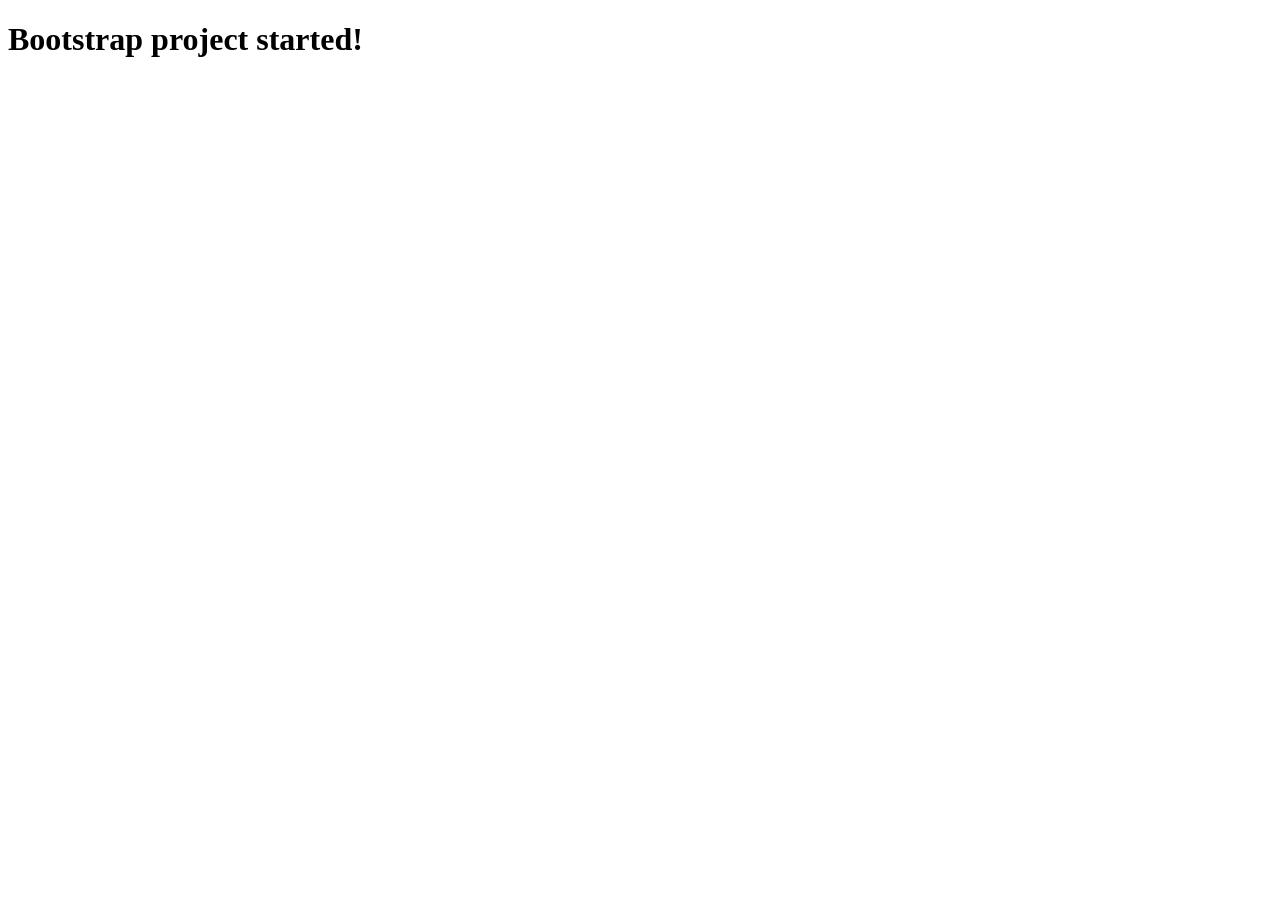
==== index.html @ cce3cb18 "initial index.html added" ====
<!DOCTYPE html>
<html lang="en">
<head>
    <meta charset="UTF-8">
    <meta name="viewport" content="width=device-width, initial-scale=1.0">
    <title>Boostrap project 1</title>
</head>
<body>
    <h1>Bootstrap project started! </h1>
</body>
</html>
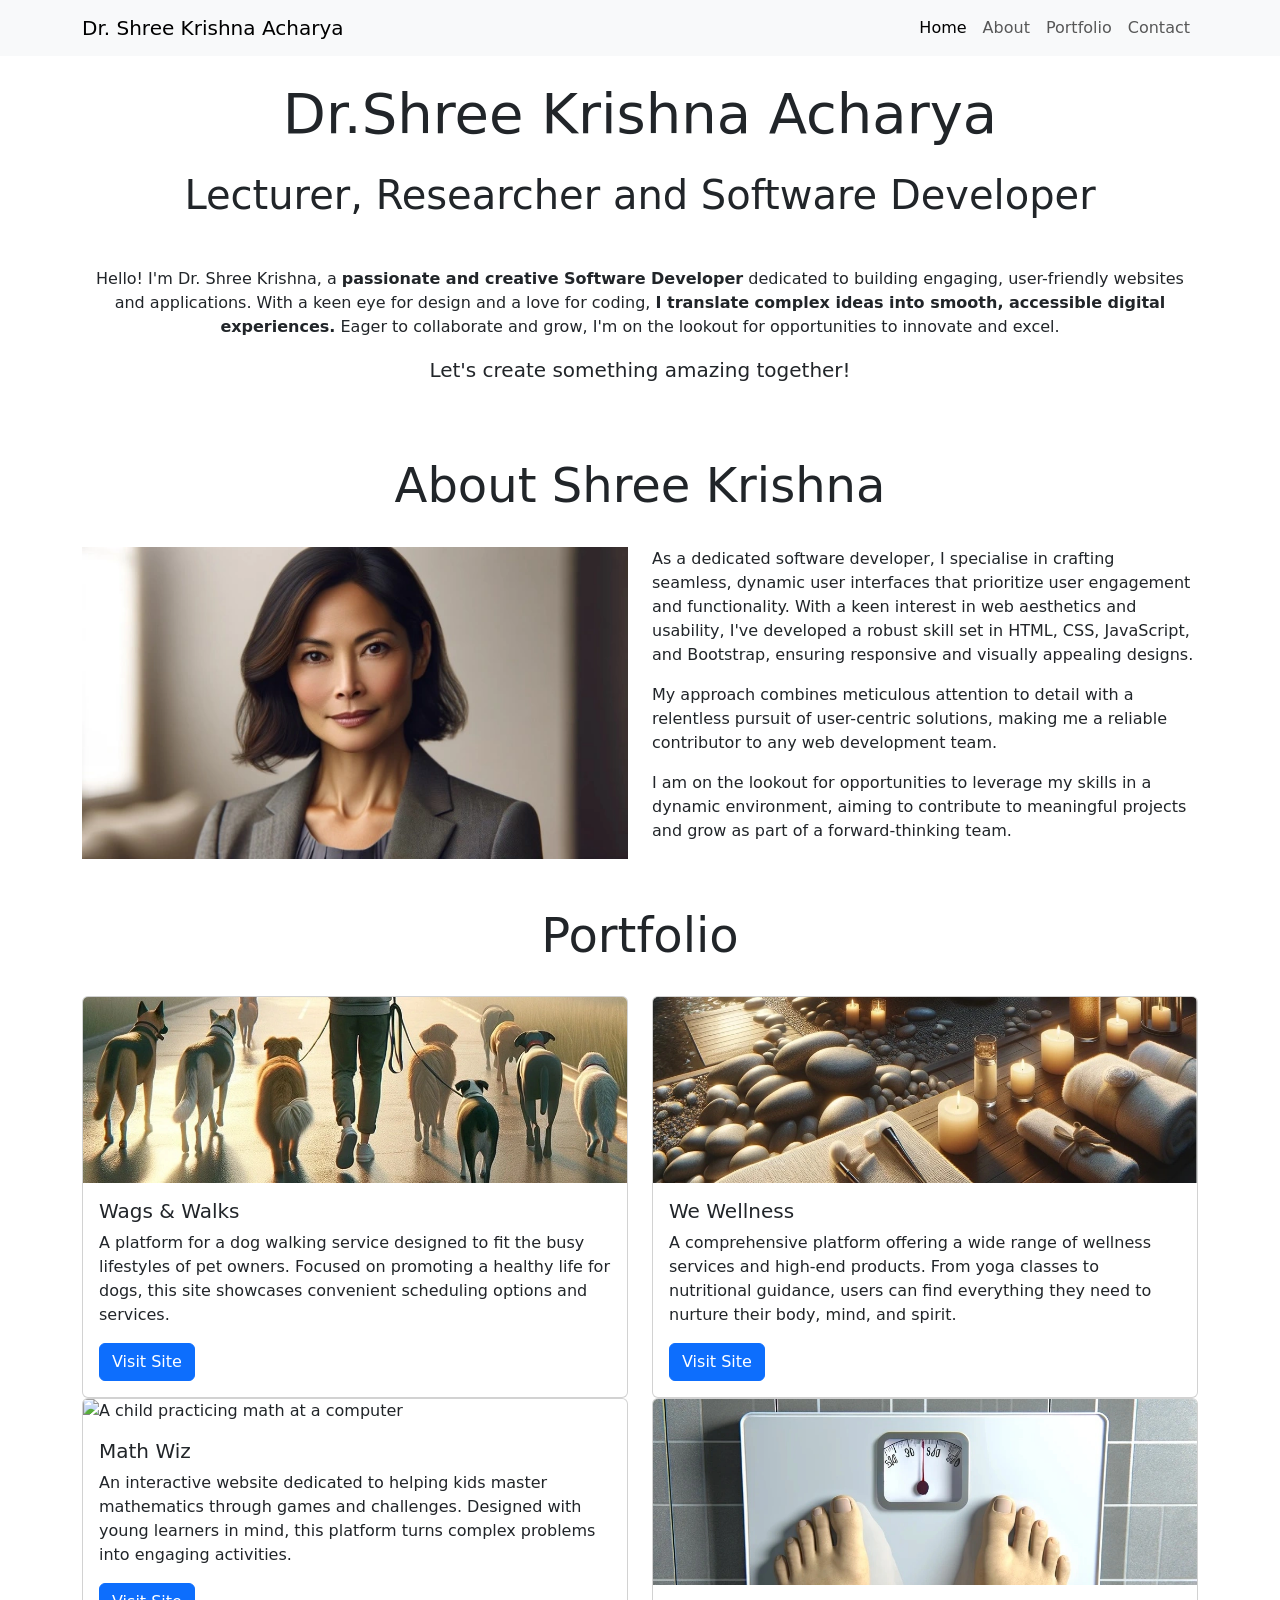
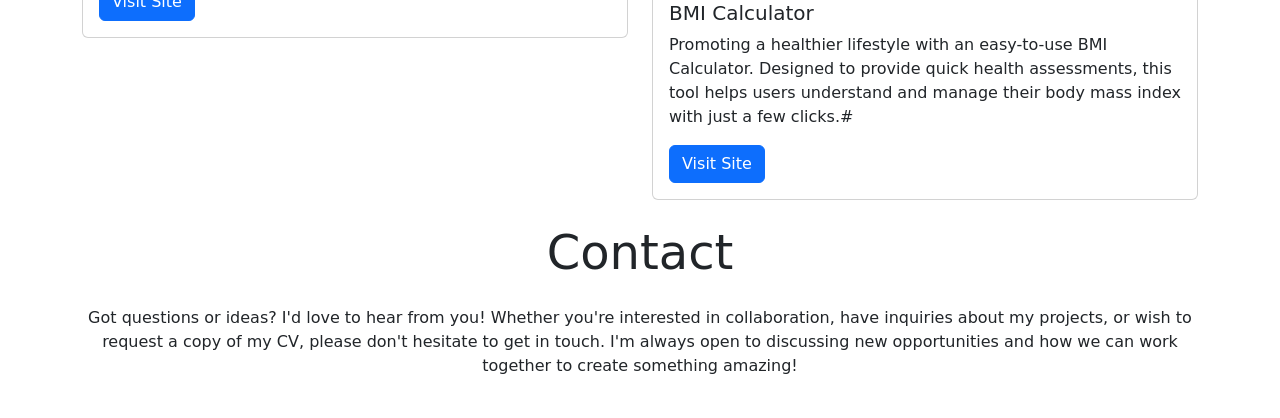
==== commit c05a0b98: "Framework Designed" ====
--- a/index.html
+++ b/index.html
@@ -1,11 +1,225 @@
-<!DOCTYPE html>
+<!doctype html>
 <html lang="en">
-<head>
-    <meta charset="UTF-8">
-    <meta name="viewport" content="width=device-width, initial-scale=1.0">
+  <head>
+    <meta charset="UTF-8" />
+    <meta name="viewport" content="width=device-width, initial-scale=1.0" />
     <title>Boostrap project 1</title>
-</head>
-<body>
-    <h1>Bootstrap project started! </h1>
-</body>
-</html>+    <!--Add bootstrap CSS link here-->
+    <link
+      href="https://cdn.jsdelivr.net/npm/bootstrap@5.3.3/dist/css/bootstrap.min.css"
+      rel="stylesheet"
+      integrity="sha384-QWTKZyjpPEjISv5WaRU9OFeRpok6YctnYmDr5pNlyT2bRjXh0JMhjY6hW+ALEwIH"
+      crossorigin="anonymous"
+    />
+  </head>
+  <body>
+    <nav class="navbar navbar-expand-lg bg-body-tertiary">
+      <div class="container">
+        <a class="navbar-brand" href="index.html">Dr. Shree Krishna Acharya</a>
+        <button
+          class="navbar-toggler"
+          type="button"
+          data-bs-toggle="collapse"
+          data-bs-target="#navbarSupportedContent"
+          aria-controls="navbarSupportedContent"
+          aria-expanded="false"
+          aria-label="Toggle navigation"
+        >
+          <span class="navbar-toggler-icon"></span>
+        </button>
+        <div class="collapse navbar-collapse" id="navbarSupportedContent">
+          <ul class="navbar-nav ms-auto">
+            <li class="nav-item">
+              <a class="nav-link active" aria-current="page" href="#">Home</a>
+            </li>
+            <li class="nav-item">
+              <a class="nav-link" href="#about">About</a>
+            </li>
+            <li class="nav-item">
+              <a class="nav-link" href="#portfolio">Portfolio</a>
+            </li>
+            <li class="nav-item">
+              <a class="nav-link" href="#contact">Contact</a>
+            </li>
+          </ul>
+        </div>
+      </div>
+    </nav>
+
+    <!-- header -->
+    <header id="hero" class="container">
+      <!-- section with hero image -->
+      <section class="row">
+        <!-- text-center class used to centre all text inside column -->
+        <div class="col-12 text-center">
+          <h1 class="display-4 my-4">Dr.Shree Krishna Acharya</h1>
+          <!-- mb-5 gives extra margin spacing under subheading -->
+          <h2 class="display-6 mb-5">
+            Lecturer, Researcher and Software Developer
+          </h2>
+          <p>
+            Hello! I'm Dr. Shree Krishna, a
+            <strong>passionate and creative Software Developer</strong>
+            dedicated to building engaging, user-friendly websites and
+            applications. With a keen eye for design and a love for coding,
+            <strong
+              >I translate complex ideas into smooth, accessible digital
+              experiences.</strong
+            >
+            Eager to collaborate and grow, I'm on the lookout for opportunities
+            to innovate and excel.
+          </p>
+          <!-- mb-5 gives extra margin spacing under lead text -->
+          <p class="lead mb-5">Let's create something amazing together!</p>
+        </div>
+      </section>
+    </header>
+
+    <!-- main content -->
+    <main>
+      <!-- About section links to #about href in navbar -->
+      <section id="about" class="container">
+        <div class="row">
+          <!-- my-4 used to add top and bottom margin to heading -->
+          <div class="col-12 text-center my-4">
+            <h2 class="display-5">About Shree Krishna</h2>
+          </div>
+          <!-- mb-4 used to add margin under image -->
+          <div class="col-12 col-md-6 mb-4">
+            <!-- img-fluid class makes the image responsive to its container -->
+            <img
+              src="assets/images/mei-wong.webp"
+              class="img-fluid"
+              alt="Dr. Shree Krishna"
+            />
+          </div>
+          <!-- mb-4 used to add margin under text -->
+          <div class="col-12 col-md-6 mb-4">
+            <p>
+              As a dedicated software developer, I specialise in crafting
+              seamless, dynamic user interfaces that prioritize user engagement
+              and functionality. With a keen interest in web aesthetics and
+              usability, I've developed a robust skill set in HTML, CSS,
+              JavaScript, and Bootstrap, ensuring responsive and visually
+              appealing designs.
+            </p>
+            <p>
+              My approach combines meticulous attention to detail with a
+              relentless pursuit of user-centric solutions, making me a reliable
+              contributor to any web development team.
+            </p>
+            <p>
+              I am on the lookout for opportunities to leverage my skills in a
+              dynamic environment, aiming to contribute to meaningful projects
+              and grow as part of a forward-thinking team.
+            </p>
+          </div>
+        </div>
+      </section>
+      <!-- portfolio section starts here -->
+      <section id="portfolio" class="container">
+        <div class="row">
+          <!-- my-4 used to add top and bottom margin to heading -->
+          <div class="col-12 text-center my-4">
+            <h2 class="display-5">Portfolio</h2>
+          </div>
+          <div class="col-12 col-md-6">
+            <div class="card">
+              <img
+                src="assets/images/wags-and-walks.webp"
+                class="card-img-top"
+                alt="A man walking several dogs early in the morning"
+              />
+              <div class="card-body">
+                <h5 class="card-title">Wags & Walks</h5>
+                <p class="card-text">
+                  A platform for a dog walking service designed to fit the busy
+                  lifestyles of pet owners. Focused on promoting a healthy life
+                  for dogs, this site showcases convenient scheduling options
+                  and services.
+                </p>
+                <a href="#" class="btn btn-primary">Visit Site</a>
+              </div>
+            </div>
+          </div>
+          <div class="col-12 col-md-6">
+            <div class="card">
+              <img
+                src="assets/images/we-wellness.webp"
+                class="card-img-top"
+                alt="A spa with candles towels and natural material"
+              />
+              <div class="card-body">
+                <h5 class="card-title">We Wellness</h5>
+                <p class="card-text">
+                  A comprehensive platform offering a wide range of wellness
+                  services and high-end products. From yoga classes to
+                  nutritional guidance, users can find everything they need to
+                  nurture their body, mind, and spirit. 
+                 </p> 
+                 <a href="#" class="btn btn-primary">Visit Site</a>
+                
+              </div>
+            </div>
+          </div>
+          <div class="col-12 col-md-6">
+            <div class="card">
+              <img
+                src="assets/images/Math-wiz.webp"
+                class="card-img-top"
+                alt="A child practicing math at a computer"
+              />
+              <div class="card-body">
+                <h5 class="card-title">Math Wiz</h5>
+                <p class="card-text">
+                  An interactive website dedicated to helping kids master
+                  mathematics through games and challenges. Designed with young
+                  learners in mind, this platform turns complex problems into
+                  engaging activities.<br>
+                </p>
+                <a href="#" class="btn btn-primary">Visit Site</a>
+              </div>
+            </div>
+          </div>
+          <div class="col-12 col-md-6">
+            <div class="card">
+              <img
+                src="assets/images/bmi-calculator.webp"
+                class="card-img-top"
+                alt="Weighing scales seen from the first person view of the person standing on the scales"
+              />
+              <div class="card-body">
+                <h5 class="card-title">BMI Calculator</h5>
+                <p class="card-text">
+                  Promoting a healthier lifestyle with an easy-to-use BMI
+                  Calculator. Designed to provide quick health assessments, this
+                  tool helps users understand and manage their body mass index
+                  with just a few clicks.#<br>
+                </p>
+                <a href="#" class="btn btn-primary">Visit Site</a>
+              </div>
+            </div>
+          </div>
+        </div>
+      </section>
+    </main>
+    <footer id="contact" class="container">
+        <div class="row">
+            <div class="col-12 text-center my-4">
+            <h2 class="display-5">Contact</h2>
+            <p class="mt-4">Got questions or ideas? 
+                I'd love to hear from you! Whether you're interested in collaboration, have inquiries about my projects,
+                 or wish to request a copy of my CV, please don't hesitate to get in touch. 
+                 I'm always open to discussing new opportunities and how we can work together to create something amazing!</p>
+        </div>
+        </div>
+    </footer>
+
+    <!-- Bootstrap JS script goes at the bottom of the body element -->
+    <script
+      src="https://cdn.jsdelivr.net/npm/bootstrap@5.3.3/dist/js/bootstrap.bundle.min.js"
+      integrity="sha384-YvpcrYf0tY3lHB60NNkmXc5s9fDVZLESaAA55NDzOxhy9GkcIdslK1eN7N6jIeHz"
+      crossorigin="anonymous"
+    ></script>
+  </body>
+</html>
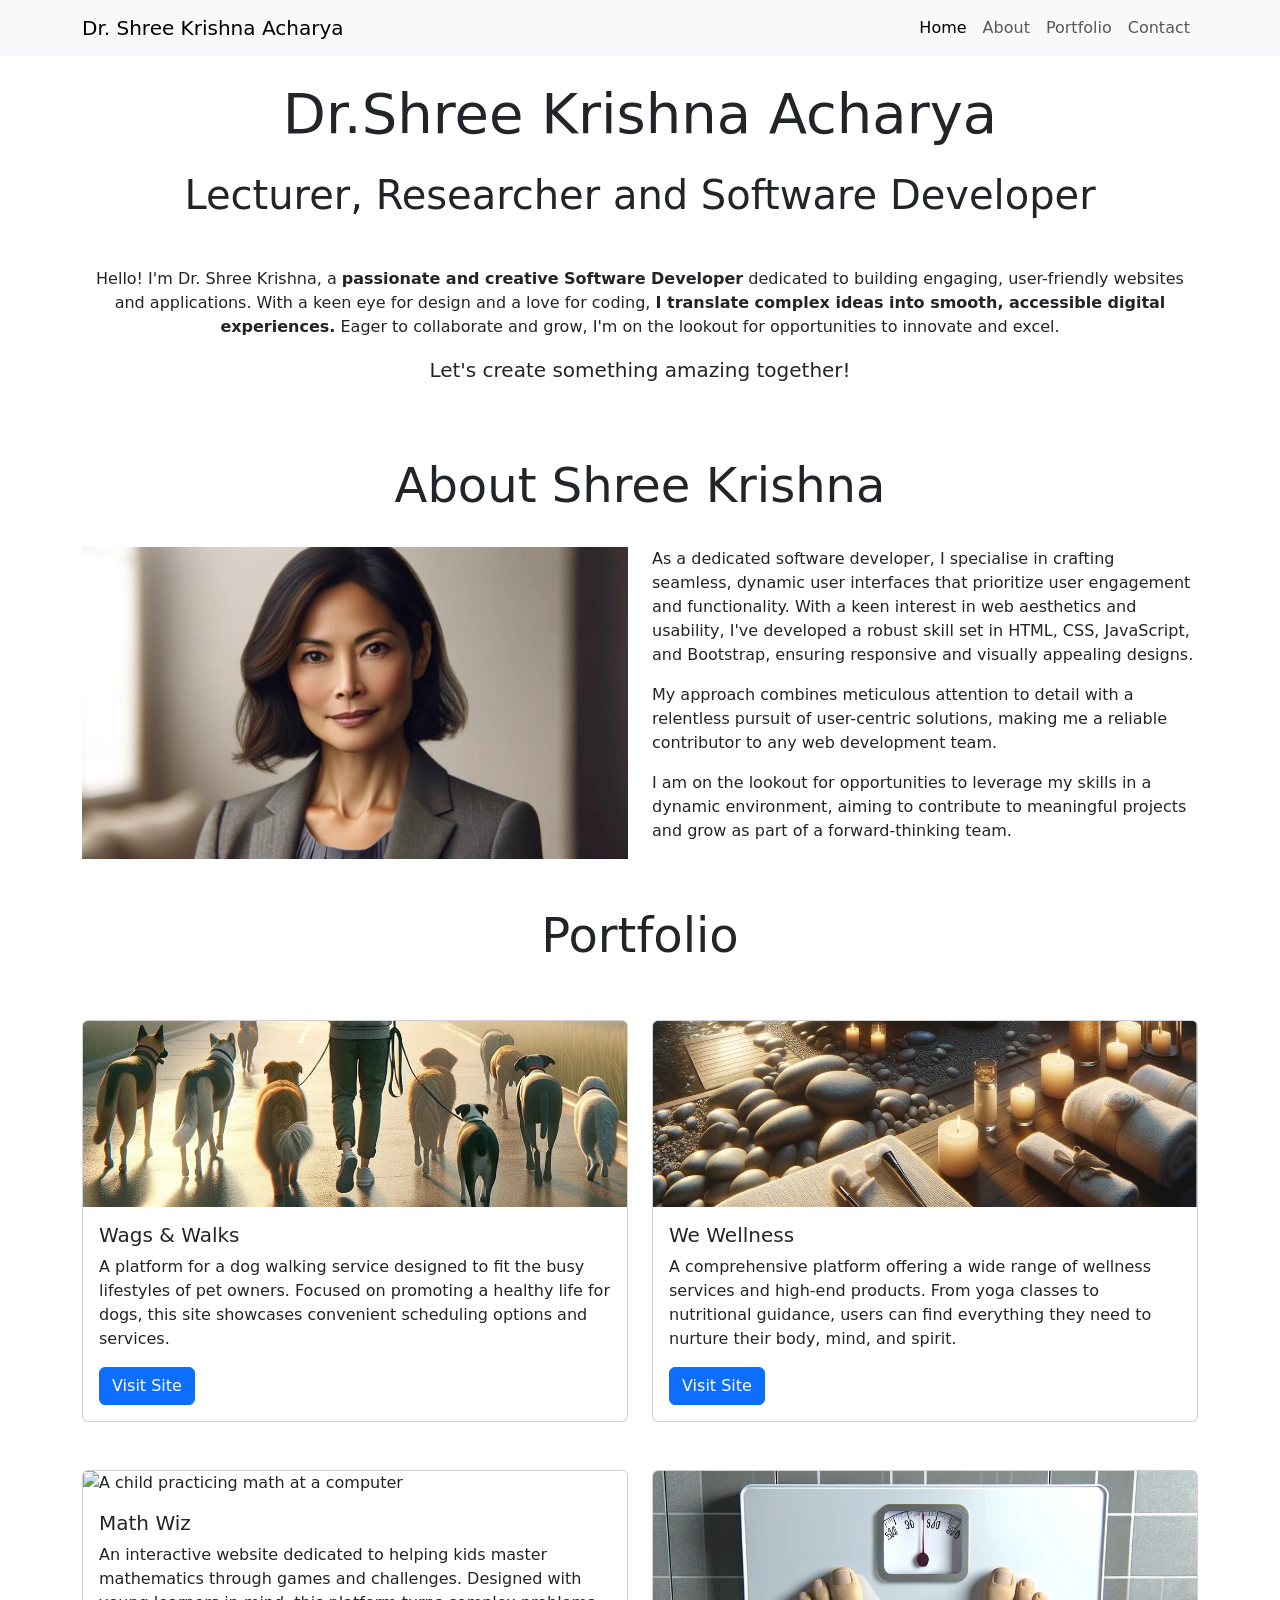
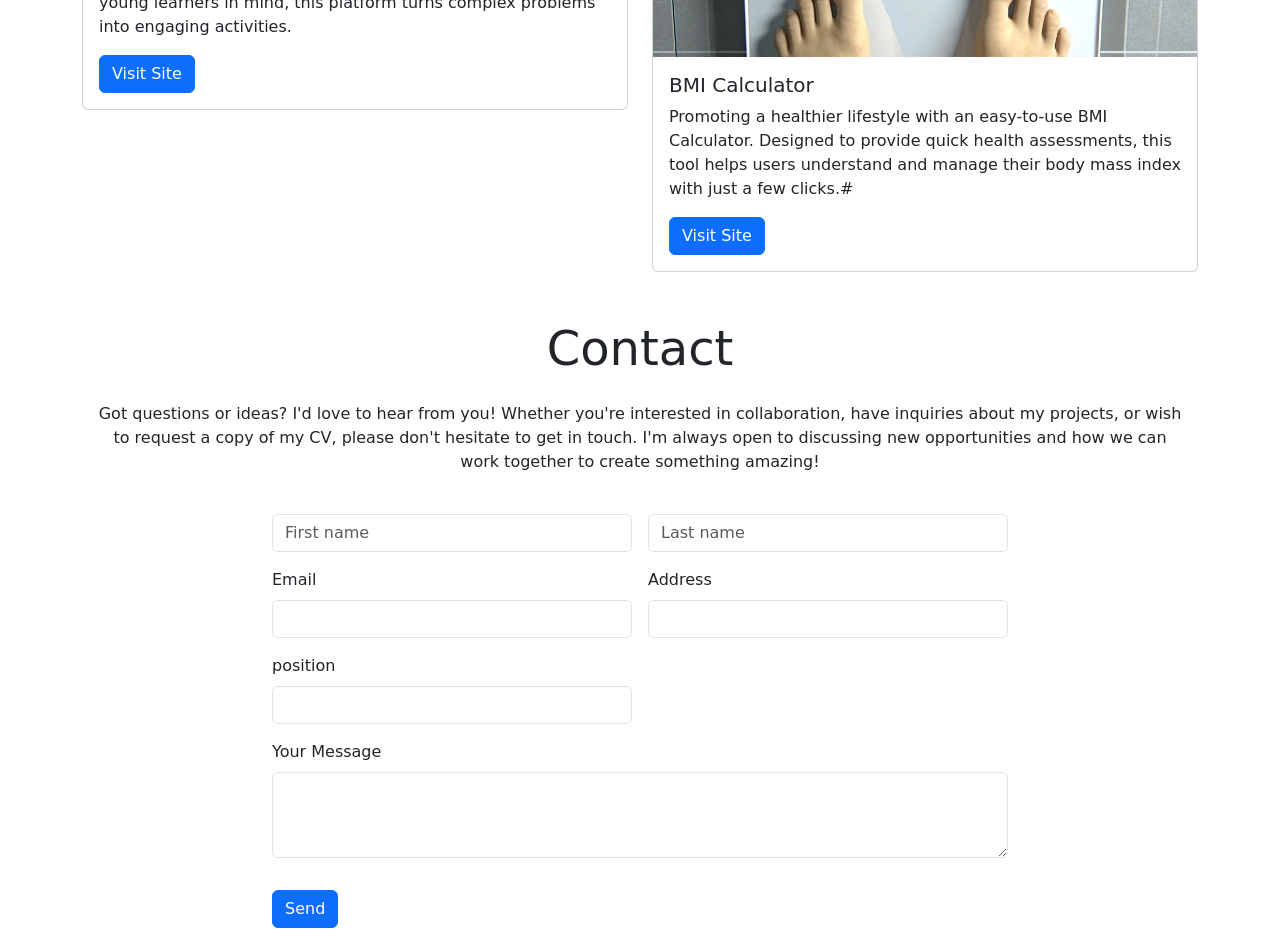
==== commit ad0020ac: "profiles are styled" ====
--- a/index.html
+++ b/index.html
@@ -70,7 +70,9 @@
             to innovate and excel.
           </p>
           <!-- mb-5 gives extra margin spacing under lead text -->
-          <p class="lead mb-5">Let's create something amazing together!</p>
+          <p class="lead mb-5">
+            <strong>Let's create something amazing together! </strong>
+          </p>
         </div>
       </section>
     </header>
@@ -123,7 +125,7 @@
           <div class="col-12 text-center my-4">
             <h2 class="display-5">Portfolio</h2>
           </div>
-          <div class="col-12 col-md-6">
+          <div class="col-12 col-md-6 my-4">
             <div class="card">
               <img
                 src="assets/images/wags-and-walks.webp"
@@ -142,7 +144,7 @@
               </div>
             </div>
           </div>
-          <div class="col-12 col-md-6">
+          <div class="col-12 col-md-6 my-4">
             <div class="card">
               <img
                 src="assets/images/we-wellness.webp"
@@ -155,14 +157,13 @@
                   A comprehensive platform offering a wide range of wellness
                   services and high-end products. From yoga classes to
                   nutritional guidance, users can find everything they need to
-                  nurture their body, mind, and spirit. 
-                 </p> 
-                 <a href="#" class="btn btn-primary">Visit Site</a>
-                
-              </div>
-            </div>
-          </div>
-          <div class="col-12 col-md-6">
+                  nurture their body, mind, and spirit.
+                </p>
+                <a href="#" class="btn btn-primary">Visit Site</a>
+              </div>
+            </div>
+          </div>
+          <div class="col-12 col-md-6 my-4">
             <div class="card">
               <img
                 src="assets/images/Math-wiz.webp"
@@ -175,13 +176,13 @@
                   An interactive website dedicated to helping kids master
                   mathematics through games and challenges. Designed with young
                   learners in mind, this platform turns complex problems into
-                  engaging activities.<br>
-                </p>
-                <a href="#" class="btn btn-primary">Visit Site</a>
-              </div>
-            </div>
-          </div>
-          <div class="col-12 col-md-6">
+                  engaging activities.<br />
+                </p>
+                <a href="#" class="btn btn-primary">Visit Site</a>
+              </div>
+            </div>
+          </div>
+          <div class="col-12 col-md-6 my-4">
             <div class="card">
               <img
                 src="assets/images/bmi-calculator.webp"
@@ -194,7 +195,7 @@
                   Promoting a healthier lifestyle with an easy-to-use BMI
                   Calculator. Designed to provide quick health assessments, this
                   tool helps users understand and manage their body mass index
-                  with just a few clicks.#<br>
+                  with just a few clicks.#<br />
                 </p>
                 <a href="#" class="btn btn-primary">Visit Site</a>
               </div>
@@ -204,15 +205,67 @@
       </section>
     </main>
     <footer id="contact" class="container">
+      <div class="row justify-content-center">
         <div class="row">
-            <div class="col-12 text-center my-4">
+          <div class="col-12 text-center my-4">
             <h2 class="display-5">Contact</h2>
-            <p class="mt-4">Got questions or ideas? 
-                I'd love to hear from you! Whether you're interested in collaboration, have inquiries about my projects,
-                 or wish to request a copy of my CV, please don't hesitate to get in touch. 
-                 I'm always open to discussing new opportunities and how we can work together to create something amazing!</p>
-        </div>
-        </div>
+            <p class="mt-4">
+              Got questions or ideas? I'd love to hear from you! Whether you're
+              interested in collaboration, have inquiries about my projects, or
+              wish to request a copy of my CV, please don't hesitate to get in
+              touch. I'm always open to discussing new opportunities and how we
+              can work together to create something amazing!
+            </p>
+          </div>
+        </div>
+        <div class="col-12 col-md-10 col-lg-8 mb-4">
+          <form class="row g-3">
+            <div class="col-6">
+              <input
+                type="text"
+                class="form-control"
+                placeholder="First name"
+                aria-label="First name"
+              />
+            </div>
+            <div class="col-6">
+              <input
+                type="text"
+                id="lastname"
+                class="form-control"
+                placeholder="Last name"
+                aria-label="Last name"
+              />
+            </div>
+            <div class="col-md-6">
+              <label for="inputEmail4" class="form-label">Email</label>
+              <input type="email" class="form-control" id="inputEmail4" />
+            </div>
+
+            <div class="col-md-6">
+              <label for="inputAddress" class="form-label">Address</label>
+              <input type="text" class="form-control" id="inputAddress" />
+            </div>
+            <div class="col-md-6">
+              <label for="position" class="form-label">position</label>
+              <input type="text" id="position" class="form-control" />
+            </div>
+            <div class="mb-3">
+              <label for="exampleFormControlTextarea1" class="form-label"
+                >Your Message</label
+              >
+              <textarea
+                class="form-control"
+                id="exampleFormControlTextarea1"
+                rows="3"
+              ></textarea>
+            </div>
+            <div class="col-12">
+              <button type="submit" class="btn btn-primary">Send</button>
+            </div>
+          </form>
+        </div>
+      </div>
     </footer>
 
     <!-- Bootstrap JS script goes at the bottom of the body element -->
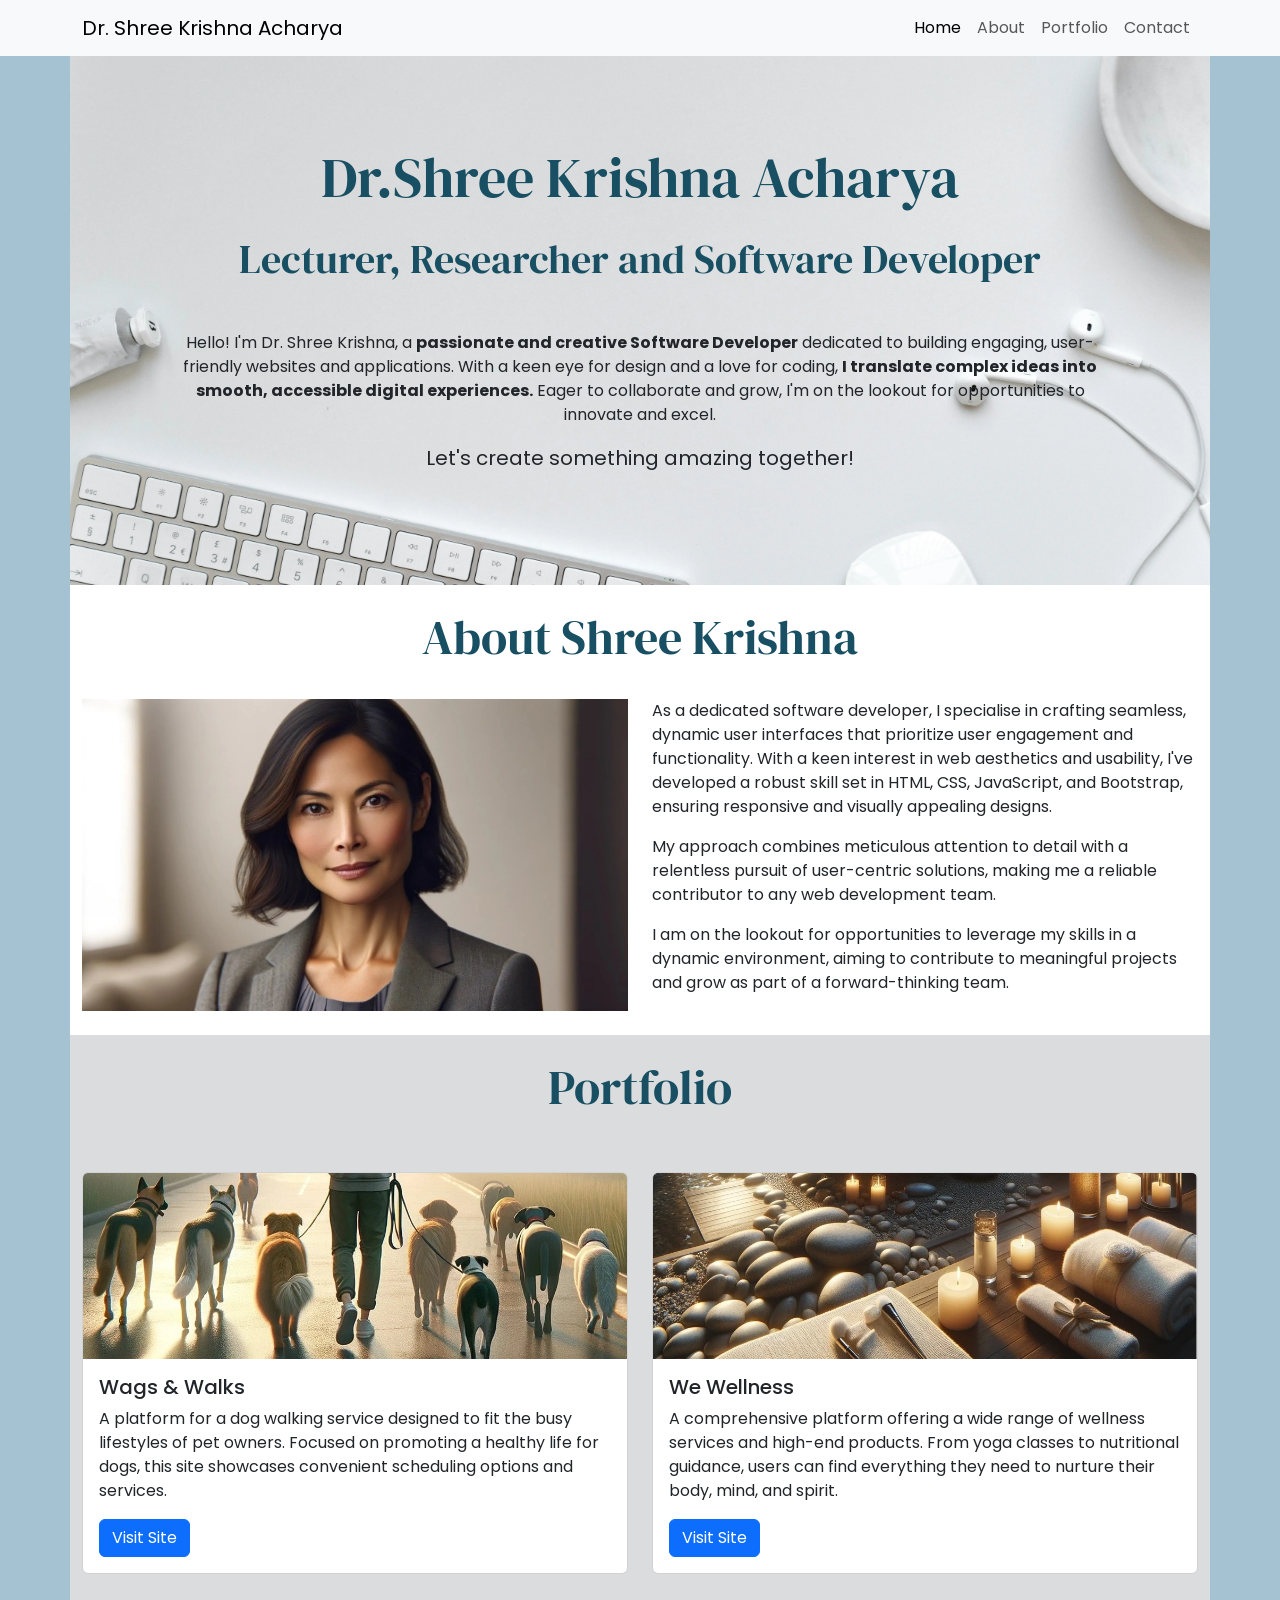
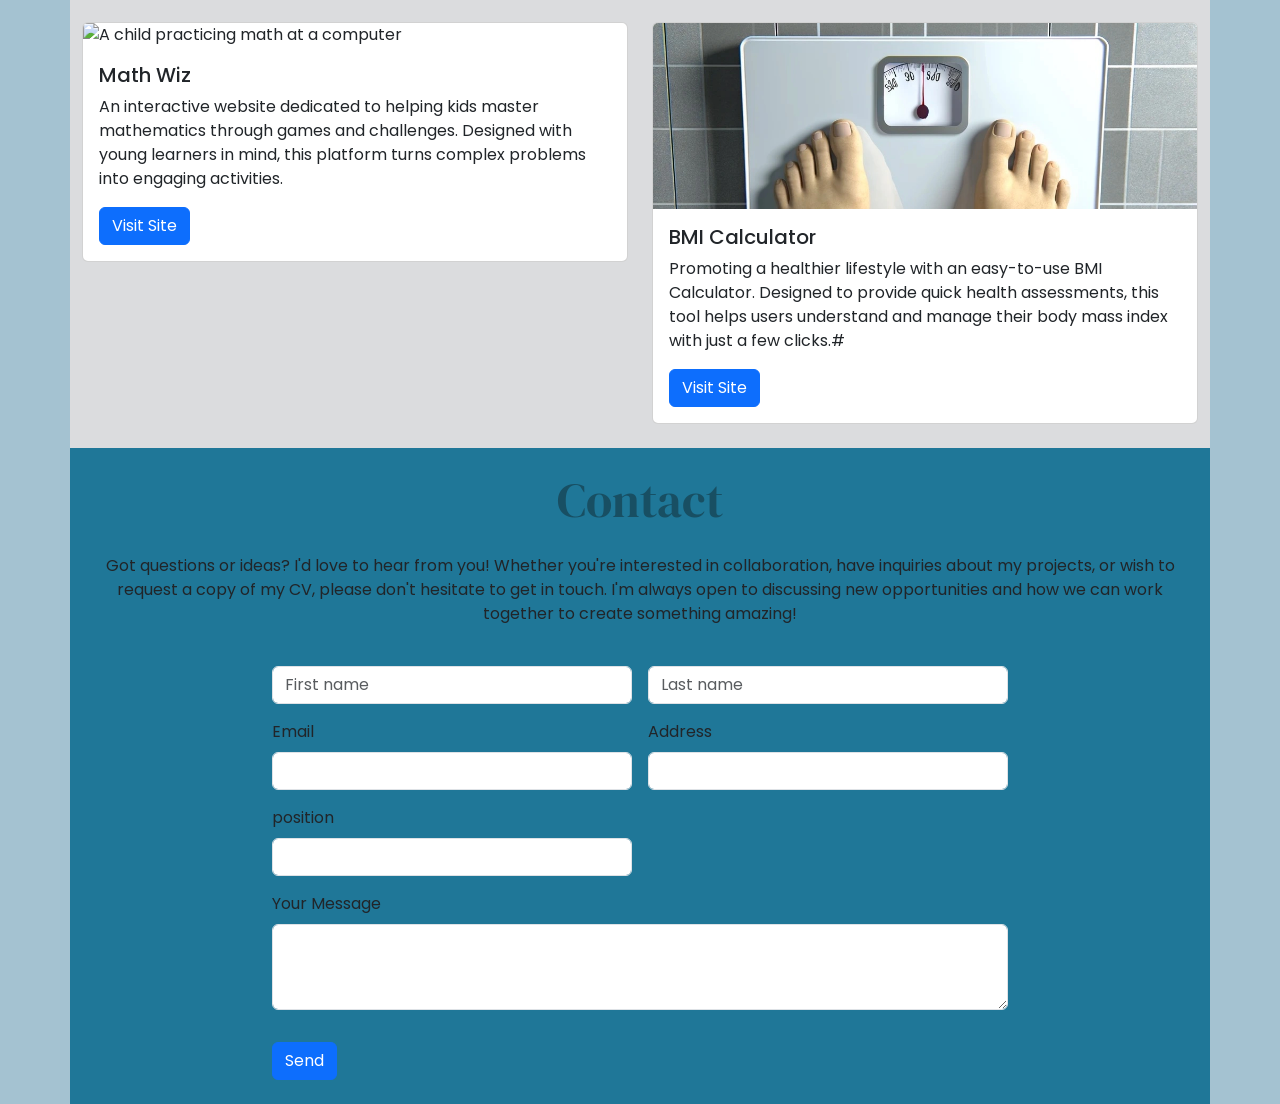
==== commit f3bf2925: "Hero image added" ====
--- a/index.html
+++ b/index.html
@@ -11,6 +11,7 @@
       integrity="sha384-QWTKZyjpPEjISv5WaRU9OFeRpok6YctnYmDr5pNlyT2bRjXh0JMhjY6hW+ALEwIH"
       crossorigin="anonymous"
     />
+    <link  rel="stylesheet" href="assets/css/style.css">
   </head>
   <body>
     <nav class="navbar navbar-expand-lg bg-body-tertiary">
--- a/assets/css/style.css
+++ b/assets/css/style.css
@@ -0,0 +1,45 @@
+/*  
+    #a4c2d1; egg blue
+    #dbdcde; light grey
+    #1f7798; mid-blue
+    #184f63; dark-blue
+*/
+
+/* global styles */
+
+@import url('https://fonts.googleapis.com/css2?family=DM+Serif+Display:ital@0;1&family=Poppins&display=swap');
+body{
+    font-family:"Poppins", sans-serif;
+    background-color:#a4c2d1;
+}
+
+
+
+h1, h2{
+   font-family: "DM Serif Display", serif;
+   color: #184f63 ; /* dark blue */
+}
+
+/* About section */
+#about {
+    background-color: white;
+}
+
+/* portfolio */
+#portfolio {
+    background-color: #dbdcde; /* light gray */
+}
+/* contact section */
+#contact {
+    background-color: #1f7798; /* light gray */
+}
+
+/* Header section */
+#hero{
+    background-color: #dbdcde; 
+    background-image:url("../images/background.webp");
+    background-size: cover;
+    background-position: 50% 70%;
+    min-height: 500px;
+    padding: 5% 7%;
+}
